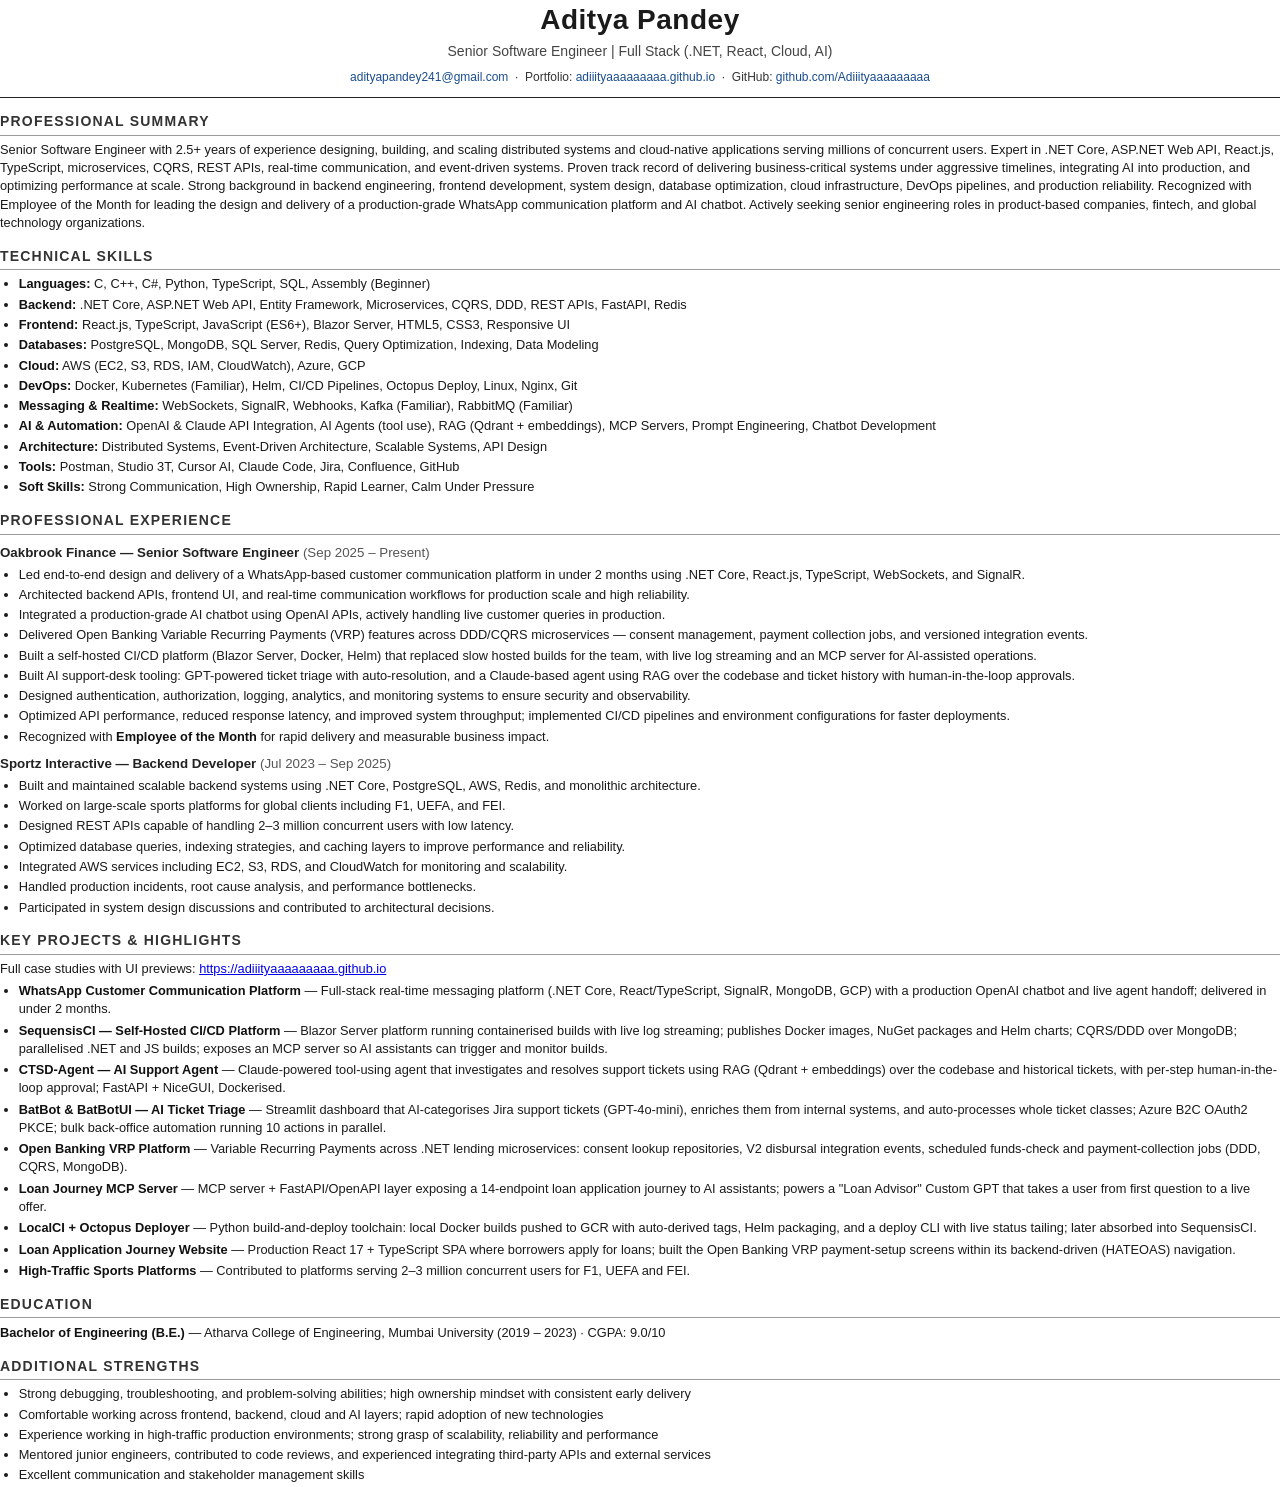
==== resume.html @ 72780790 "Interactive v2: case-study modals, UI mockups, experience timeline, updated resume - Representative " ====
<!DOCTYPE html>
<html lang="en">
<head>
<meta charset="UTF-8" />
<title>Aditya Pandey — Resume</title>
<style>
  @page { size: A4; margin: 13mm 15mm; }
  * { margin: 0; padding: 0; box-sizing: border-box; }
  body {
    font-family: Arial, Helvetica, sans-serif;
    font-size: 9.6pt; line-height: 1.42; color: #1a1a1a;
  }
  h1 { font-size: 21pt; font-weight: 700; text-align: center; letter-spacing: 0.5px; }
  .subtitle { text-align: center; font-size: 10.5pt; color: #444; margin-top: 2pt; }
  .contact {
    text-align: center; font-size: 9pt; color: #333;
    margin-top: 5pt; padding-bottom: 8pt; border-bottom: 1.5px solid #222;
  }
  .contact a { color: #1a4d8f; text-decoration: none; }
  h2 {
    font-size: 10.5pt; letter-spacing: 1.2px; text-transform: uppercase;
    color: #333; margin: 11pt 0 4pt; padding-bottom: 2pt;
    border-bottom: 0.75px solid #999;
  }
  h3 { font-size: 10pt; margin: 7pt 0 2pt; color: #222; }
  h3 .dates { font-weight: 400; color: #555; }
  ul { margin: 2pt 0 2pt 14pt; }
  li { margin-bottom: 1.6pt; }
  p { margin: 2pt 0; }
  strong { color: #111; }
  .proj li { margin-bottom: 2.4pt; }
  .avoid-break { break-inside: avoid; }
</style>
</head>
<body>

<h1>Aditya Pandey</h1>
<p class="subtitle">Senior Software Engineer | Full Stack (.NET, React, Cloud, AI)</p>
<p class="contact">
  <a href="mailto:adityapandey241@gmail.com">adityapandey241@gmail.com</a>
  &nbsp;·&nbsp; Portfolio: <a href="https://adiiityaaaaaaaaa.github.io">adiiityaaaaaaaaa.github.io</a>
  &nbsp;·&nbsp; GitHub: <a href="https://github.com/Adiiityaaaaaaaaa">github.com/Adiiityaaaaaaaaa</a>
</p>

<h2>Professional Summary</h2>
<p>Senior Software Engineer with 2.5+ years of experience designing, building, and scaling distributed systems and
cloud-native applications serving millions of concurrent users. Expert in .NET Core, ASP.NET Web API, React.js,
TypeScript, microservices, CQRS, REST APIs, real-time communication, and event-driven systems. Proven track
record of delivering business-critical systems under aggressive timelines, integrating AI into production, and
optimizing performance at scale. Strong background in backend engineering, frontend development, system
design, database optimization, cloud infrastructure, DevOps pipelines, and production reliability. Recognized with
Employee of the Month for leading the design and delivery of a production-grade WhatsApp communication
platform and AI chatbot. Actively seeking senior engineering roles in product-based companies, fintech, and
global technology organizations.</p>

<h2>Technical Skills</h2>
<ul>
  <li><strong>Languages:</strong> C, C++, C#, Python, TypeScript, SQL, Assembly (Beginner)</li>
  <li><strong>Backend:</strong> .NET Core, ASP.NET Web API, Entity Framework, Microservices, CQRS, DDD, REST APIs, FastAPI, Redis</li>
  <li><strong>Frontend:</strong> React.js, TypeScript, JavaScript (ES6+), Blazor Server, HTML5, CSS3, Responsive UI</li>
  <li><strong>Databases:</strong> PostgreSQL, MongoDB, SQL Server, Redis, Query Optimization, Indexing, Data Modeling</li>
  <li><strong>Cloud:</strong> AWS (EC2, S3, RDS, IAM, CloudWatch), Azure, GCP</li>
  <li><strong>DevOps:</strong> Docker, Kubernetes (Familiar), Helm, CI/CD Pipelines, Octopus Deploy, Linux, Nginx, Git</li>
  <li><strong>Messaging &amp; Realtime:</strong> WebSockets, SignalR, Webhooks, Kafka (Familiar), RabbitMQ (Familiar)</li>
  <li><strong>AI &amp; Automation:</strong> OpenAI &amp; Claude API Integration, AI Agents (tool use), RAG (Qdrant + embeddings), MCP Servers, Prompt Engineering, Chatbot Development</li>
  <li><strong>Architecture:</strong> Distributed Systems, Event-Driven Architecture, Scalable Systems, API Design</li>
  <li><strong>Tools:</strong> Postman, Studio 3T, Cursor AI, Claude Code, Jira, Confluence, GitHub</li>
  <li><strong>Soft Skills:</strong> Strong Communication, High Ownership, Rapid Learner, Calm Under Pressure</li>
</ul>

<h2>Professional Experience</h2>

<div class="avoid-break">
<h3>Oakbrook Finance — Senior Software Engineer <span class="dates">(Sep 2025 – Present)</span></h3>
<ul>
  <li>Led end-to-end design and delivery of a WhatsApp-based customer communication platform in under 2
      months using .NET Core, React.js, TypeScript, WebSockets, and SignalR.</li>
  <li>Architected backend APIs, frontend UI, and real-time communication workflows for production scale and high reliability.</li>
  <li>Integrated a production-grade AI chatbot using OpenAI APIs, actively handling live customer queries in production.</li>
  <li>Delivered Open Banking Variable Recurring Payments (VRP) features across DDD/CQRS microservices — consent
      management, payment collection jobs, and versioned integration events.</li>
  <li>Built a self-hosted CI/CD platform (Blazor Server, Docker, Helm) that replaced slow hosted builds for the team,
      with live log streaming and an MCP server for AI-assisted operations.</li>
  <li>Built AI support-desk tooling: GPT-powered ticket triage with auto-resolution, and a Claude-based agent using
      RAG over the codebase and ticket history with human-in-the-loop approvals.</li>
  <li>Designed authentication, authorization, logging, analytics, and monitoring systems to ensure security and observability.</li>
  <li>Optimized API performance, reduced response latency, and improved system throughput; implemented CI/CD
      pipelines and environment configurations for faster deployments.</li>
  <li>Recognized with <strong>Employee of the Month</strong> for rapid delivery and measurable business impact.</li>
</ul>
</div>

<div class="avoid-break">
<h3>Sportz Interactive — Backend Developer <span class="dates">(Jul 2023 – Sep 2025)</span></h3>
<ul>
  <li>Built and maintained scalable backend systems using .NET Core, PostgreSQL, AWS, Redis, and monolithic architecture.</li>
  <li>Worked on large-scale sports platforms for global clients including F1, UEFA, and FEI.</li>
  <li>Designed REST APIs capable of handling 2–3 million concurrent users with low latency.</li>
  <li>Optimized database queries, indexing strategies, and caching layers to improve performance and reliability.</li>
  <li>Integrated AWS services including EC2, S3, RDS, and CloudWatch for monitoring and scalability.</li>
  <li>Handled production incidents, root cause analysis, and performance bottlenecks.</li>
  <li>Participated in system design discussions and contributed to architectural decisions.</li>
</ul>
</div>

<h2>Key Projects &amp; Highlights</h2>
<p style="margin-bottom:3pt;">Full case studies with UI previews: <a href="https://adiiityaaaaaaaaa.github.io">https://adiiityaaaaaaaaa.github.io</a></p>
<ul class="proj">
  <li><strong>WhatsApp Customer Communication Platform</strong> — Full-stack real-time messaging platform (.NET Core,
      React/TypeScript, SignalR, MongoDB, GCP) with a production OpenAI chatbot and live agent handoff; delivered in under 2 months.</li>
  <li><strong>SequensisCI — Self-Hosted CI/CD Platform</strong> — Blazor Server platform running containerised builds with
      live log streaming; publishes Docker images, NuGet packages and Helm charts; CQRS/DDD over MongoDB; parallelised
      .NET and JS builds; exposes an MCP server so AI assistants can trigger and monitor builds.</li>
  <li><strong>CTSD-Agent — AI Support Agent</strong> — Claude-powered tool-using agent that investigates and resolves
      support tickets using RAG (Qdrant + embeddings) over the codebase and historical tickets, with per-step
      human-in-the-loop approval; FastAPI + NiceGUI, Dockerised.</li>
  <li><strong>BatBot &amp; BatBotUI — AI Ticket Triage</strong> — Streamlit dashboard that AI-categorises Jira support tickets
      (GPT-4o-mini), enriches them from internal systems, and auto-processes whole ticket classes; Azure B2C OAuth2 PKCE;
      bulk back-office automation running 10 actions in parallel.</li>
  <li><strong>Open Banking VRP Platform</strong> — Variable Recurring Payments across .NET lending microservices: consent
      lookup repositories, V2 disbursal integration events, scheduled funds-check and payment-collection jobs (DDD, CQRS, MongoDB).</li>
  <li><strong>Loan Journey MCP Server</strong> — MCP server + FastAPI/OpenAPI layer exposing a 14-endpoint loan application
      journey to AI assistants; powers a "Loan Advisor" Custom GPT that takes a user from first question to a live offer.</li>
  <li><strong>LocalCI + Octopus Deployer</strong> — Python build-and-deploy toolchain: local Docker builds pushed to GCR with
      auto-derived tags, Helm packaging, and a deploy CLI with live status tailing; later absorbed into SequensisCI.</li>
  <li><strong>Loan Application Journey Website</strong> — Production React 17 + TypeScript SPA where borrowers apply for
      loans; built the Open Banking VRP payment-setup screens within its backend-driven (HATEOAS) navigation.</li>
  <li><strong>High-Traffic Sports Platforms</strong> — Contributed to platforms serving 2–3 million concurrent users for F1, UEFA and FEI.</li>
</ul>

<h2>Education</h2>
<p><strong>Bachelor of Engineering (B.E.)</strong> — Atharva College of Engineering, Mumbai University (2019 – 2023) · CGPA: 9.0/10</p>

<h2>Additional Strengths</h2>
<ul>
  <li>Strong debugging, troubleshooting, and problem-solving abilities; high ownership mindset with consistent early delivery</li>
  <li>Comfortable working across frontend, backend, cloud and AI layers; rapid adoption of new technologies</li>
  <li>Experience working in high-traffic production environments; strong grasp of scalability, reliability and performance</li>
  <li>Mentored junior engineers, contributed to code reviews, and experienced integrating third-party APIs and external services</li>
  <li>Excellent communication and stakeholder management skills</li>
</ul>

</body>
</html>
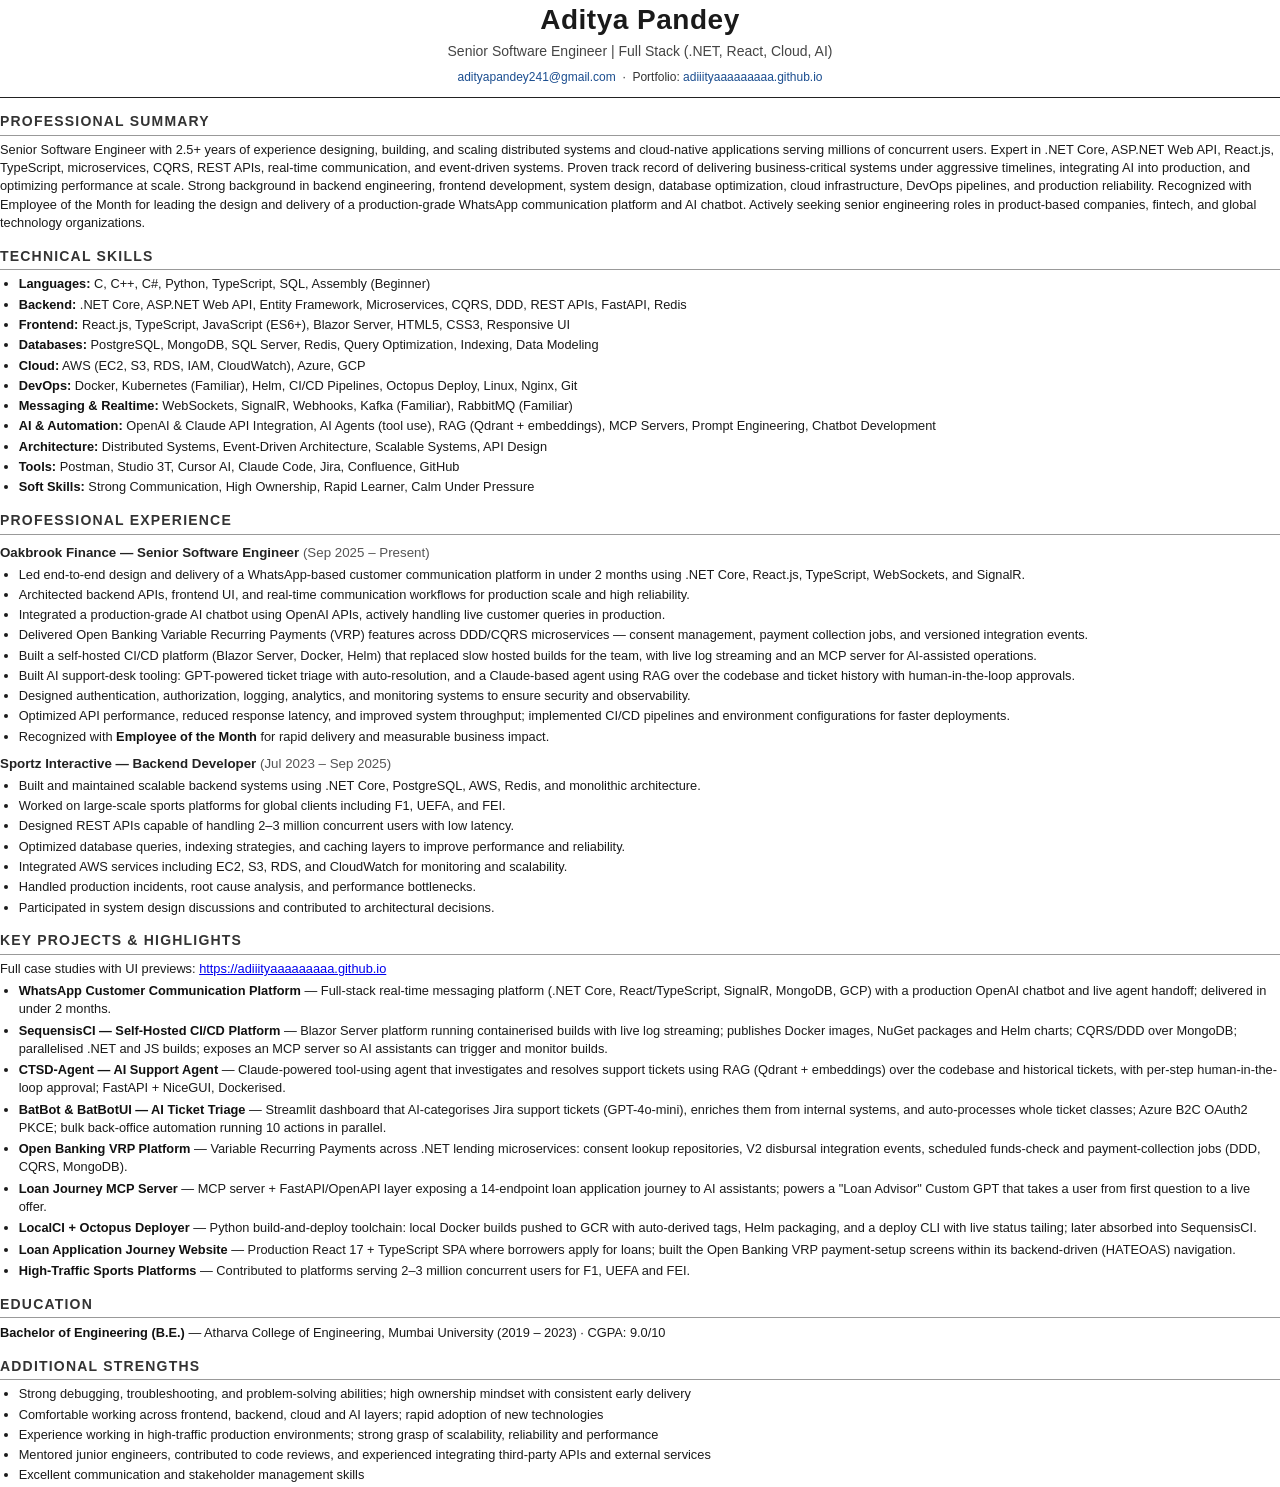
==== commit 6d865d46: "Remove GitHub links from site and resume (projects are proprietary, not on GitHub) Co-Authored-By: C" ====
--- a/resume.html
+++ b/resume.html
@@ -39,7 +39,6 @@
 <p class="contact">
   <a href="mailto:adityapandey241@gmail.com">adityapandey241@gmail.com</a>
   &nbsp;·&nbsp; Portfolio: <a href="https://adiiityaaaaaaaaa.github.io">adiiityaaaaaaaaa.github.io</a>
-  &nbsp;·&nbsp; GitHub: <a href="https://github.com/Adiiityaaaaaaaaa">github.com/Adiiityaaaaaaaaa</a>
 </p>
 
 <h2>Professional Summary</h2>
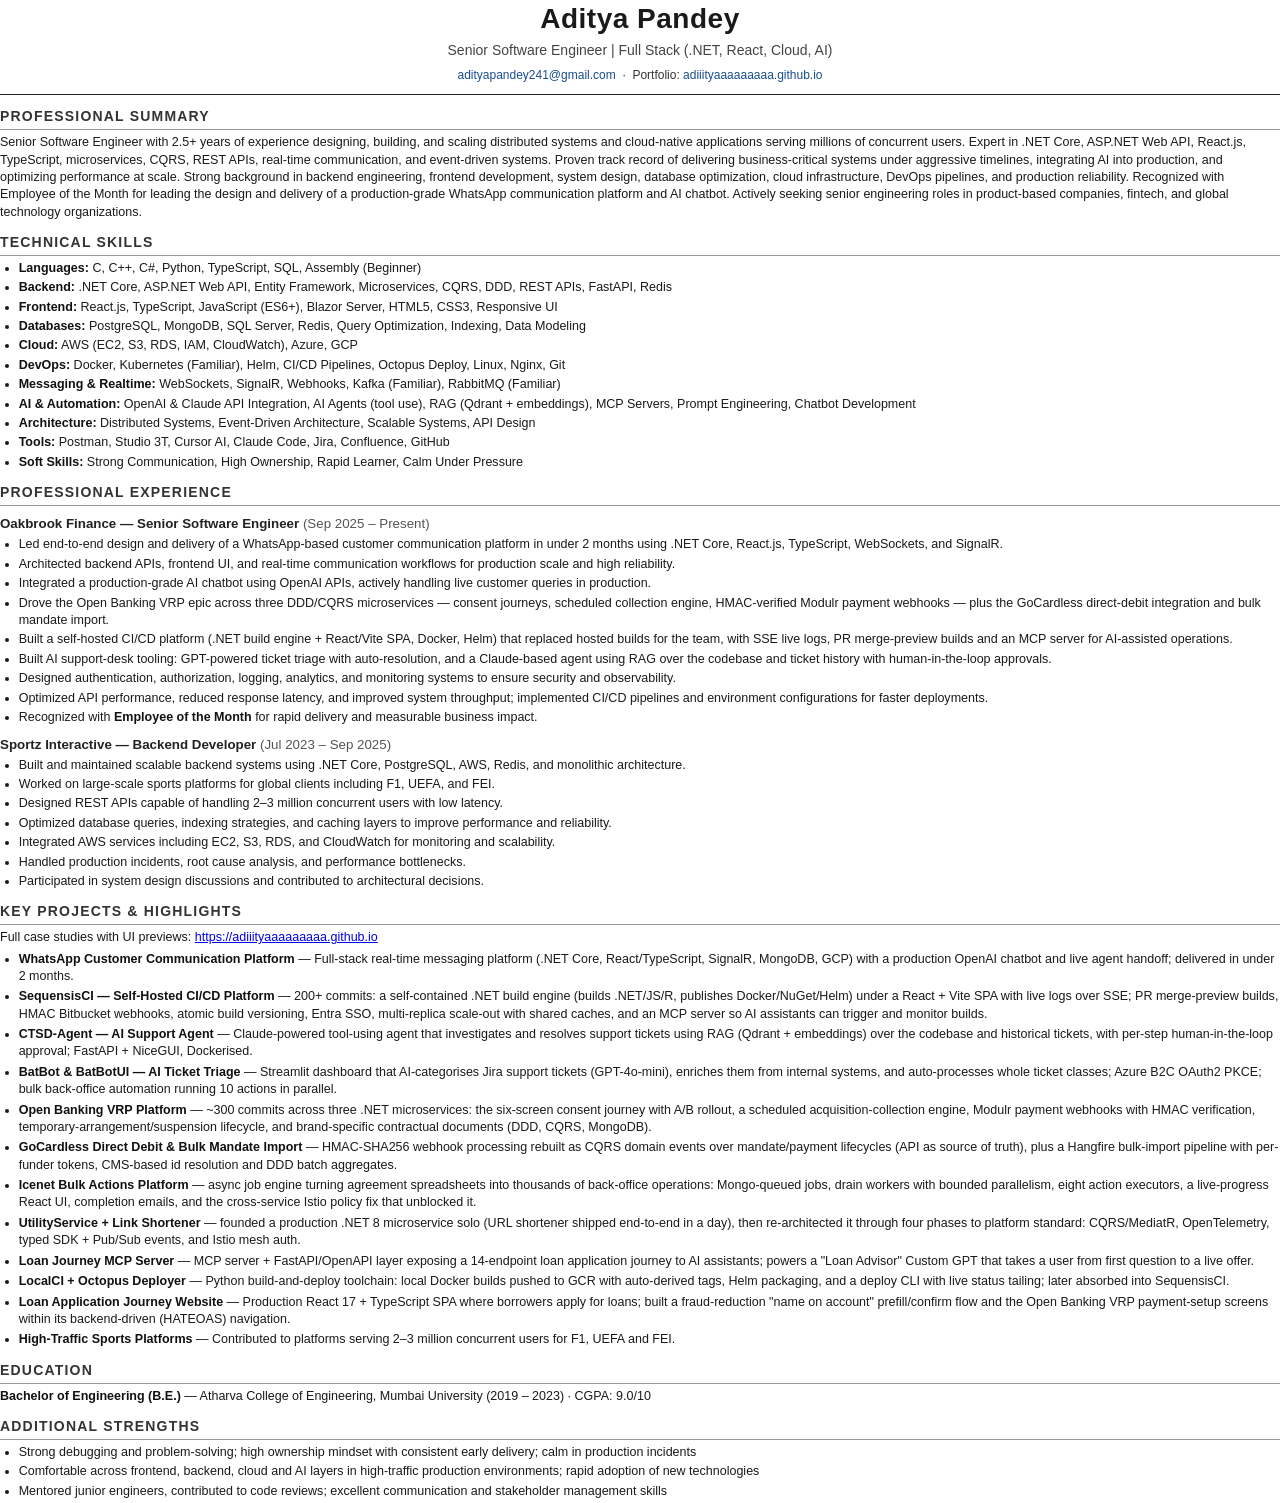
==== commit 74a782a2: "Resume: add GoCardless, Icenet bulk actions, UtilityService projects; correct SequensisCI stack Co-A" ====
--- a/resume.html
+++ b/resume.html
@@ -4,11 +4,11 @@
 <meta charset="UTF-8" />
 <title>Aditya Pandey — Resume</title>
 <style>
-  @page { size: A4; margin: 13mm 15mm; }
+  @page { size: A4; margin: 11mm 14mm; }
   * { margin: 0; padding: 0; box-sizing: border-box; }
   body {
     font-family: Arial, Helvetica, sans-serif;
-    font-size: 9.6pt; line-height: 1.42; color: #1a1a1a;
+    font-size: 9.4pt; line-height: 1.38; color: #1a1a1a;
   }
   h1 { font-size: 21pt; font-weight: 700; text-align: center; letter-spacing: 0.5px; }
   .subtitle { text-align: center; font-size: 10.5pt; color: #444; margin-top: 2pt; }
@@ -19,7 +19,7 @@
   .contact a { color: #1a4d8f; text-decoration: none; }
   h2 {
     font-size: 10.5pt; letter-spacing: 1.2px; text-transform: uppercase;
-    color: #333; margin: 11pt 0 4pt; padding-bottom: 2pt;
+    color: #333; margin: 9pt 0 3pt; padding-bottom: 2pt;
     border-bottom: 0.75px solid #999;
   }
   h3 { font-size: 10pt; margin: 7pt 0 2pt; color: #222; }
@@ -76,10 +76,10 @@
       months using .NET Core, React.js, TypeScript, WebSockets, and SignalR.</li>
   <li>Architected backend APIs, frontend UI, and real-time communication workflows for production scale and high reliability.</li>
   <li>Integrated a production-grade AI chatbot using OpenAI APIs, actively handling live customer queries in production.</li>
-  <li>Delivered Open Banking Variable Recurring Payments (VRP) features across DDD/CQRS microservices — consent
-      management, payment collection jobs, and versioned integration events.</li>
-  <li>Built a self-hosted CI/CD platform (Blazor Server, Docker, Helm) that replaced slow hosted builds for the team,
-      with live log streaming and an MCP server for AI-assisted operations.</li>
+  <li>Drove the Open Banking VRP epic across three DDD/CQRS microservices — consent journeys, scheduled collection
+      engine, HMAC-verified Modulr payment webhooks — plus the GoCardless direct-debit integration and bulk mandate import.</li>
+  <li>Built a self-hosted CI/CD platform (.NET build engine + React/Vite SPA, Docker, Helm) that replaced hosted builds
+      for the team, with SSE live logs, PR merge-preview builds and an MCP server for AI-assisted operations.</li>
   <li>Built AI support-desk tooling: GPT-powered ticket triage with auto-resolution, and a Claude-based agent using
       RAG over the codebase and ticket history with human-in-the-loop approvals.</li>
   <li>Designed authentication, authorization, logging, analytics, and monitoring systems to ensure security and observability.</li>
@@ -107,23 +107,35 @@
 <ul class="proj">
   <li><strong>WhatsApp Customer Communication Platform</strong> — Full-stack real-time messaging platform (.NET Core,
       React/TypeScript, SignalR, MongoDB, GCP) with a production OpenAI chatbot and live agent handoff; delivered in under 2 months.</li>
-  <li><strong>SequensisCI — Self-Hosted CI/CD Platform</strong> — Blazor Server platform running containerised builds with
-      live log streaming; publishes Docker images, NuGet packages and Helm charts; CQRS/DDD over MongoDB; parallelised
-      .NET and JS builds; exposes an MCP server so AI assistants can trigger and monitor builds.</li>
+  <li><strong>SequensisCI — Self-Hosted CI/CD Platform</strong> — 200+ commits: a self-contained .NET build engine
+      (builds .NET/JS/R, publishes Docker/NuGet/Helm) under a React + Vite SPA with live logs over SSE; PR merge-preview
+      builds, HMAC Bitbucket webhooks, atomic build versioning, Entra SSO, multi-replica scale-out with shared caches,
+      and an MCP server so AI assistants can trigger and monitor builds.</li>
   <li><strong>CTSD-Agent — AI Support Agent</strong> — Claude-powered tool-using agent that investigates and resolves
       support tickets using RAG (Qdrant + embeddings) over the codebase and historical tickets, with per-step
       human-in-the-loop approval; FastAPI + NiceGUI, Dockerised.</li>
   <li><strong>BatBot &amp; BatBotUI — AI Ticket Triage</strong> — Streamlit dashboard that AI-categorises Jira support tickets
       (GPT-4o-mini), enriches them from internal systems, and auto-processes whole ticket classes; Azure B2C OAuth2 PKCE;
       bulk back-office automation running 10 actions in parallel.</li>
-  <li><strong>Open Banking VRP Platform</strong> — Variable Recurring Payments across .NET lending microservices: consent
-      lookup repositories, V2 disbursal integration events, scheduled funds-check and payment-collection jobs (DDD, CQRS, MongoDB).</li>
+  <li><strong>Open Banking VRP Platform</strong> — ~300 commits across three .NET microservices: the six-screen consent
+      journey with A/B rollout, a scheduled acquisition-collection engine, Modulr payment webhooks with HMAC verification,
+      temporary-arrangement/suspension lifecycle, and brand-specific contractual documents (DDD, CQRS, MongoDB).</li>
+  <li><strong>GoCardless Direct Debit &amp; Bulk Mandate Import</strong> — HMAC-SHA256 webhook processing rebuilt as
+      CQRS domain events over mandate/payment lifecycles (API as source of truth), plus a Hangfire bulk-import pipeline
+      with per-funder tokens, CMS-based id resolution and DDD batch aggregates.</li>
+  <li><strong>Icenet Bulk Actions Platform</strong> — async job engine turning agreement spreadsheets into thousands of
+      back-office operations: Mongo-queued jobs, drain workers with bounded parallelism, eight action executors, a
+      live-progress React UI, completion emails, and the cross-service Istio policy fix that unblocked it.</li>
+  <li><strong>UtilityService + Link Shortener</strong> — founded a production .NET 8 microservice solo (URL shortener
+      shipped end-to-end in a day), then re-architected it through four phases to platform standard: CQRS/MediatR,
+      OpenTelemetry, typed SDK + Pub/Sub events, and Istio mesh auth.</li>
   <li><strong>Loan Journey MCP Server</strong> — MCP server + FastAPI/OpenAPI layer exposing a 14-endpoint loan application
       journey to AI assistants; powers a "Loan Advisor" Custom GPT that takes a user from first question to a live offer.</li>
   <li><strong>LocalCI + Octopus Deployer</strong> — Python build-and-deploy toolchain: local Docker builds pushed to GCR with
       auto-derived tags, Helm packaging, and a deploy CLI with live status tailing; later absorbed into SequensisCI.</li>
   <li><strong>Loan Application Journey Website</strong> — Production React 17 + TypeScript SPA where borrowers apply for
-      loans; built the Open Banking VRP payment-setup screens within its backend-driven (HATEOAS) navigation.</li>
+      loans; built a fraud-reduction "name on account" prefill/confirm flow and the Open Banking VRP payment-setup
+      screens within its backend-driven (HATEOAS) navigation.</li>
   <li><strong>High-Traffic Sports Platforms</strong> — Contributed to platforms serving 2–3 million concurrent users for F1, UEFA and FEI.</li>
 </ul>
 
@@ -132,11 +144,9 @@
 
 <h2>Additional Strengths</h2>
 <ul>
-  <li>Strong debugging, troubleshooting, and problem-solving abilities; high ownership mindset with consistent early delivery</li>
-  <li>Comfortable working across frontend, backend, cloud and AI layers; rapid adoption of new technologies</li>
-  <li>Experience working in high-traffic production environments; strong grasp of scalability, reliability and performance</li>
-  <li>Mentored junior engineers, contributed to code reviews, and experienced integrating third-party APIs and external services</li>
-  <li>Excellent communication and stakeholder management skills</li>
+  <li>Strong debugging and problem-solving; high ownership mindset with consistent early delivery; calm in production incidents</li>
+  <li>Comfortable across frontend, backend, cloud and AI layers in high-traffic production environments; rapid adoption of new technologies</li>
+  <li>Mentored junior engineers, contributed to code reviews; excellent communication and stakeholder management skills</li>
 </ul>
 
 </body>
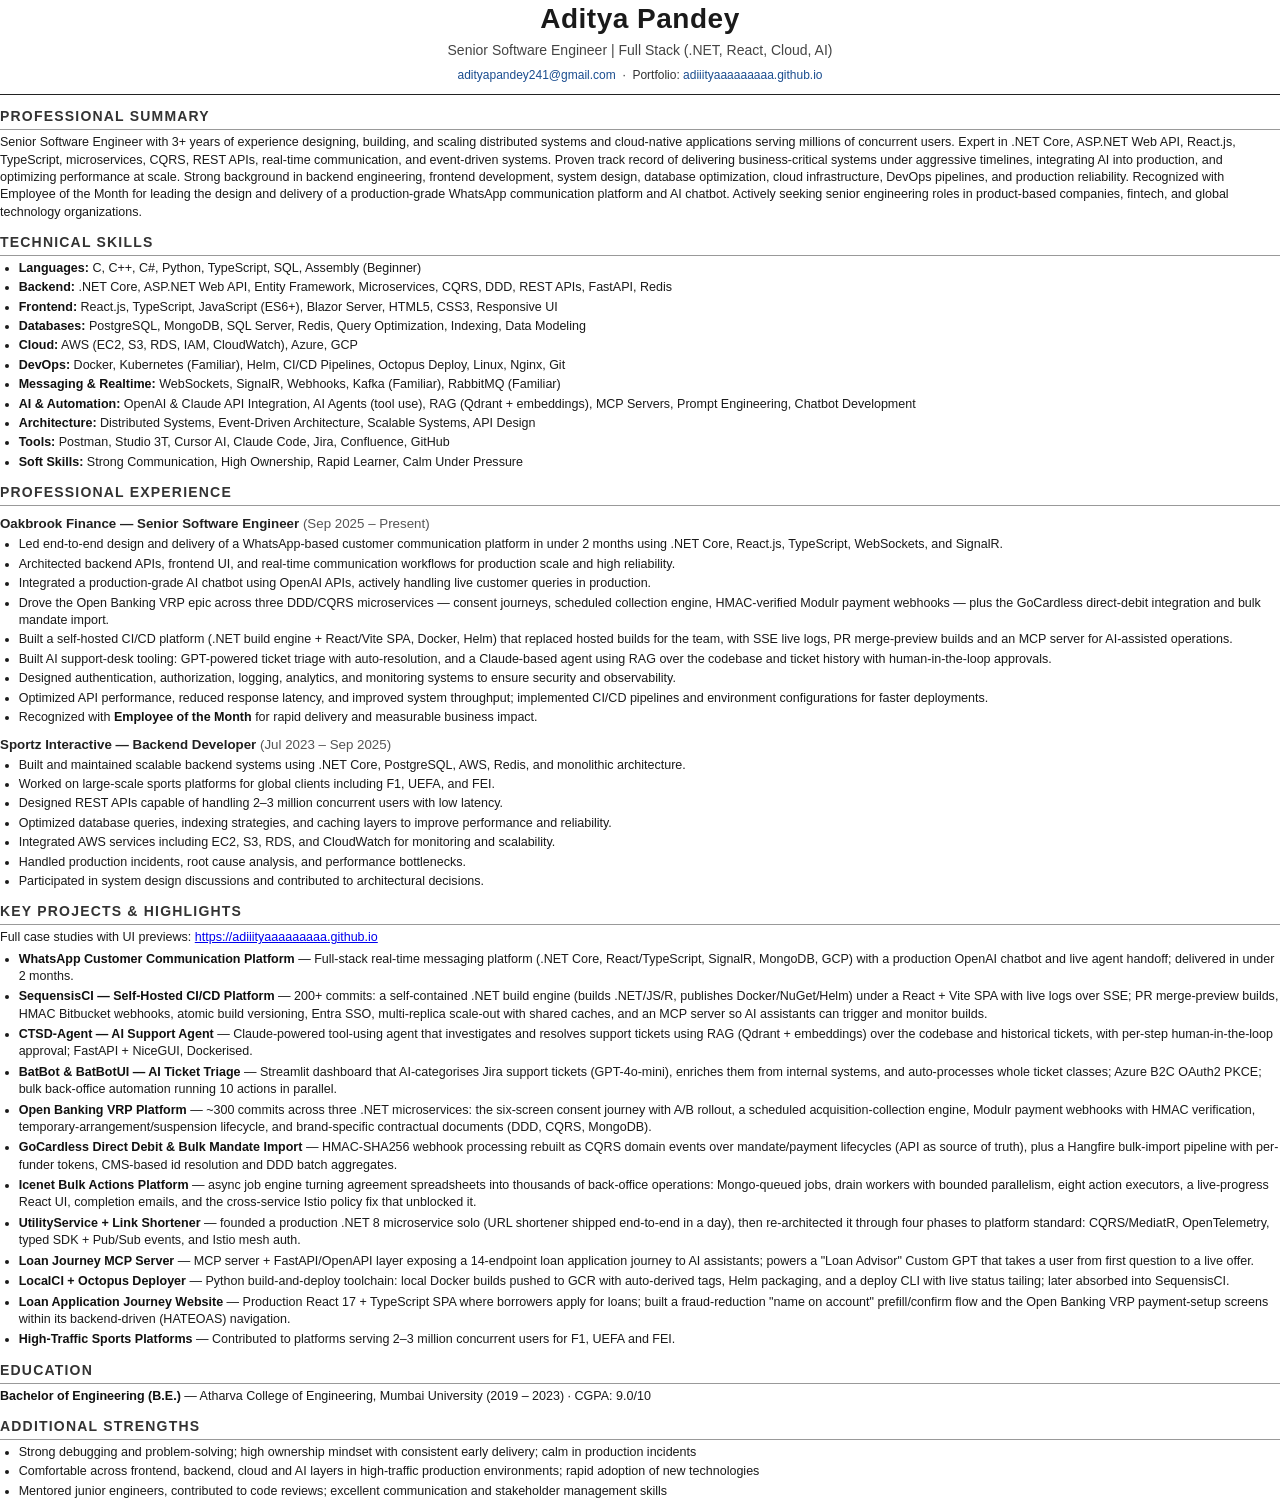
==== commit cfaf9846: "Correct experience to 3+ years across site and resume Co-Authored-By: Claude Fable 5 <noreply@anthro" ====
--- a/resume.html
+++ b/resume.html
@@ -42,7 +42,7 @@
 </p>
 
 <h2>Professional Summary</h2>
-<p>Senior Software Engineer with 2.5+ years of experience designing, building, and scaling distributed systems and
+<p>Senior Software Engineer with 3+ years of experience designing, building, and scaling distributed systems and
 cloud-native applications serving millions of concurrent users. Expert in .NET Core, ASP.NET Web API, React.js,
 TypeScript, microservices, CQRS, REST APIs, real-time communication, and event-driven systems. Proven track
 record of delivering business-critical systems under aggressive timelines, integrating AI into production, and
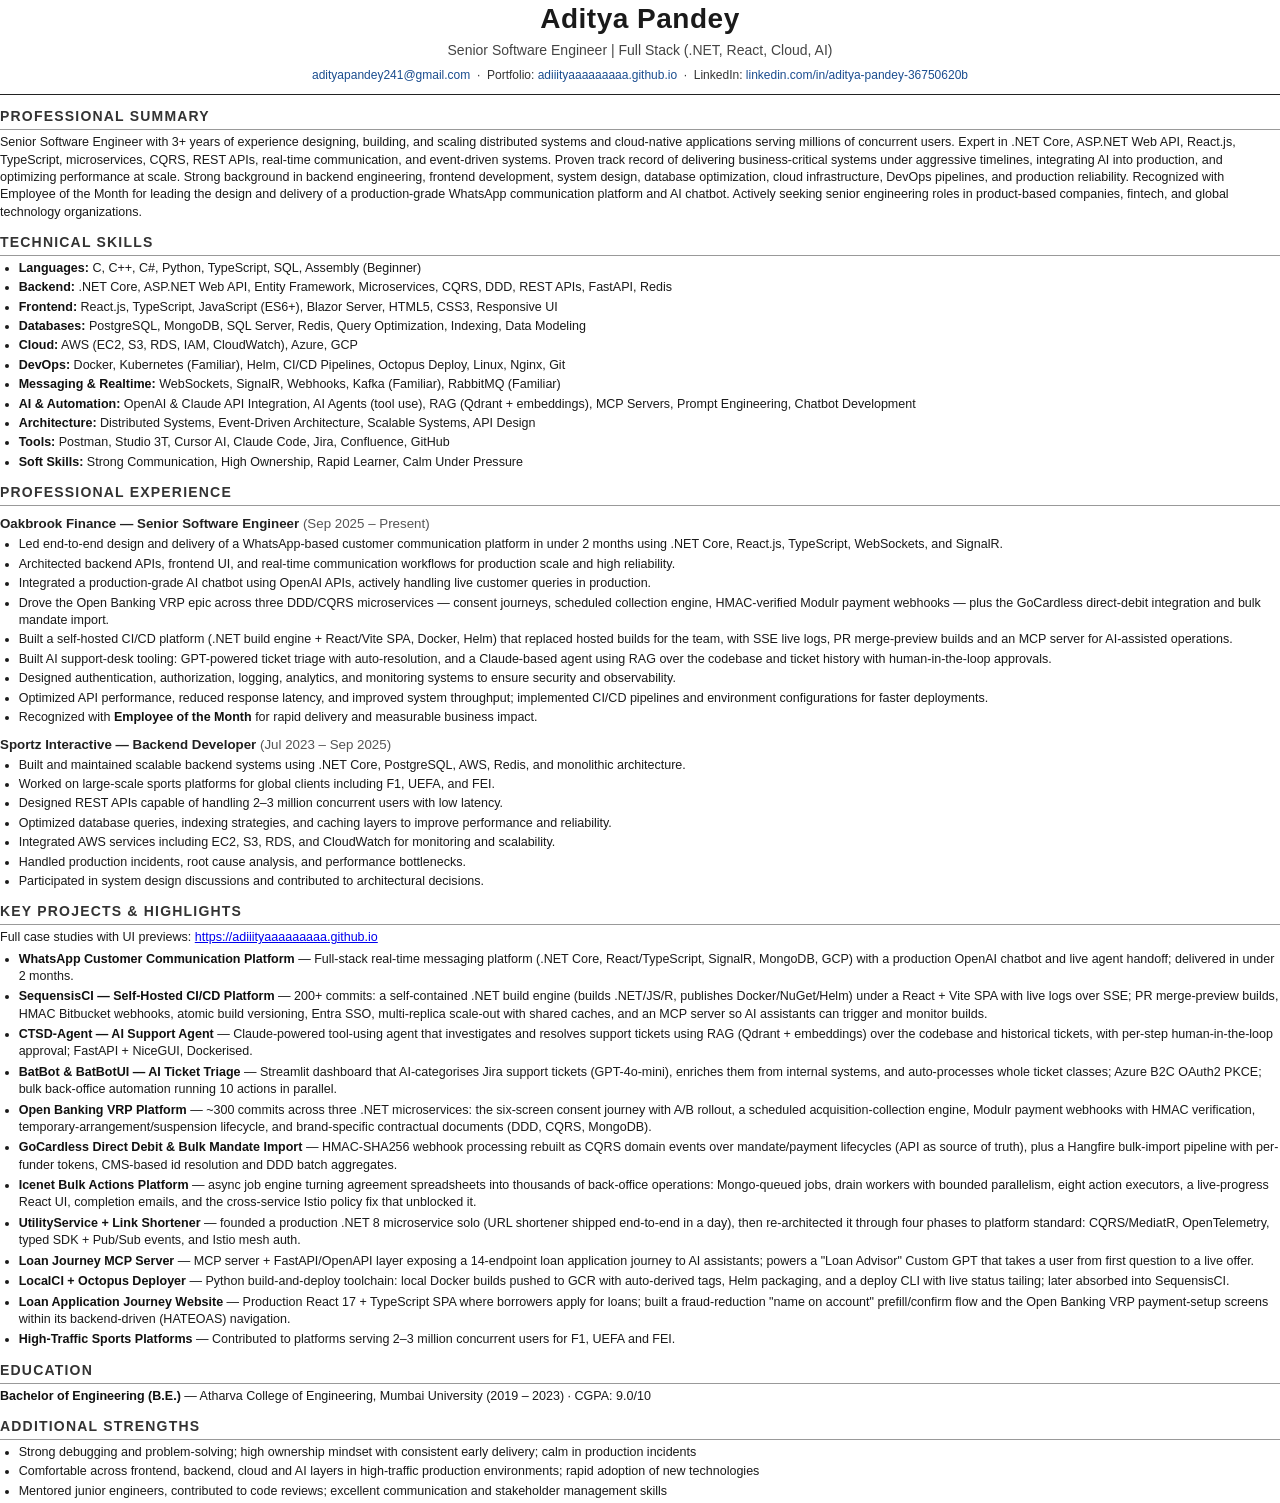
==== commit e8c49f7d: "Add LinkedIn profile link to site contact and resume header Co-Authored-By: Claude Fable 5 <noreply@" ====
--- a/resume.html
+++ b/resume.html
@@ -39,6 +39,7 @@
 <p class="contact">
   <a href="mailto:adityapandey241@gmail.com">adityapandey241@gmail.com</a>
   &nbsp;·&nbsp; Portfolio: <a href="https://adiiityaaaaaaaaa.github.io">adiiityaaaaaaaaa.github.io</a>
+  &nbsp;·&nbsp; LinkedIn: <a href="https://www.linkedin.com/in/aditya-pandey-36750620b">linkedin.com/in/aditya-pandey-36750620b</a>
 </p>
 
 <h2>Professional Summary</h2>
